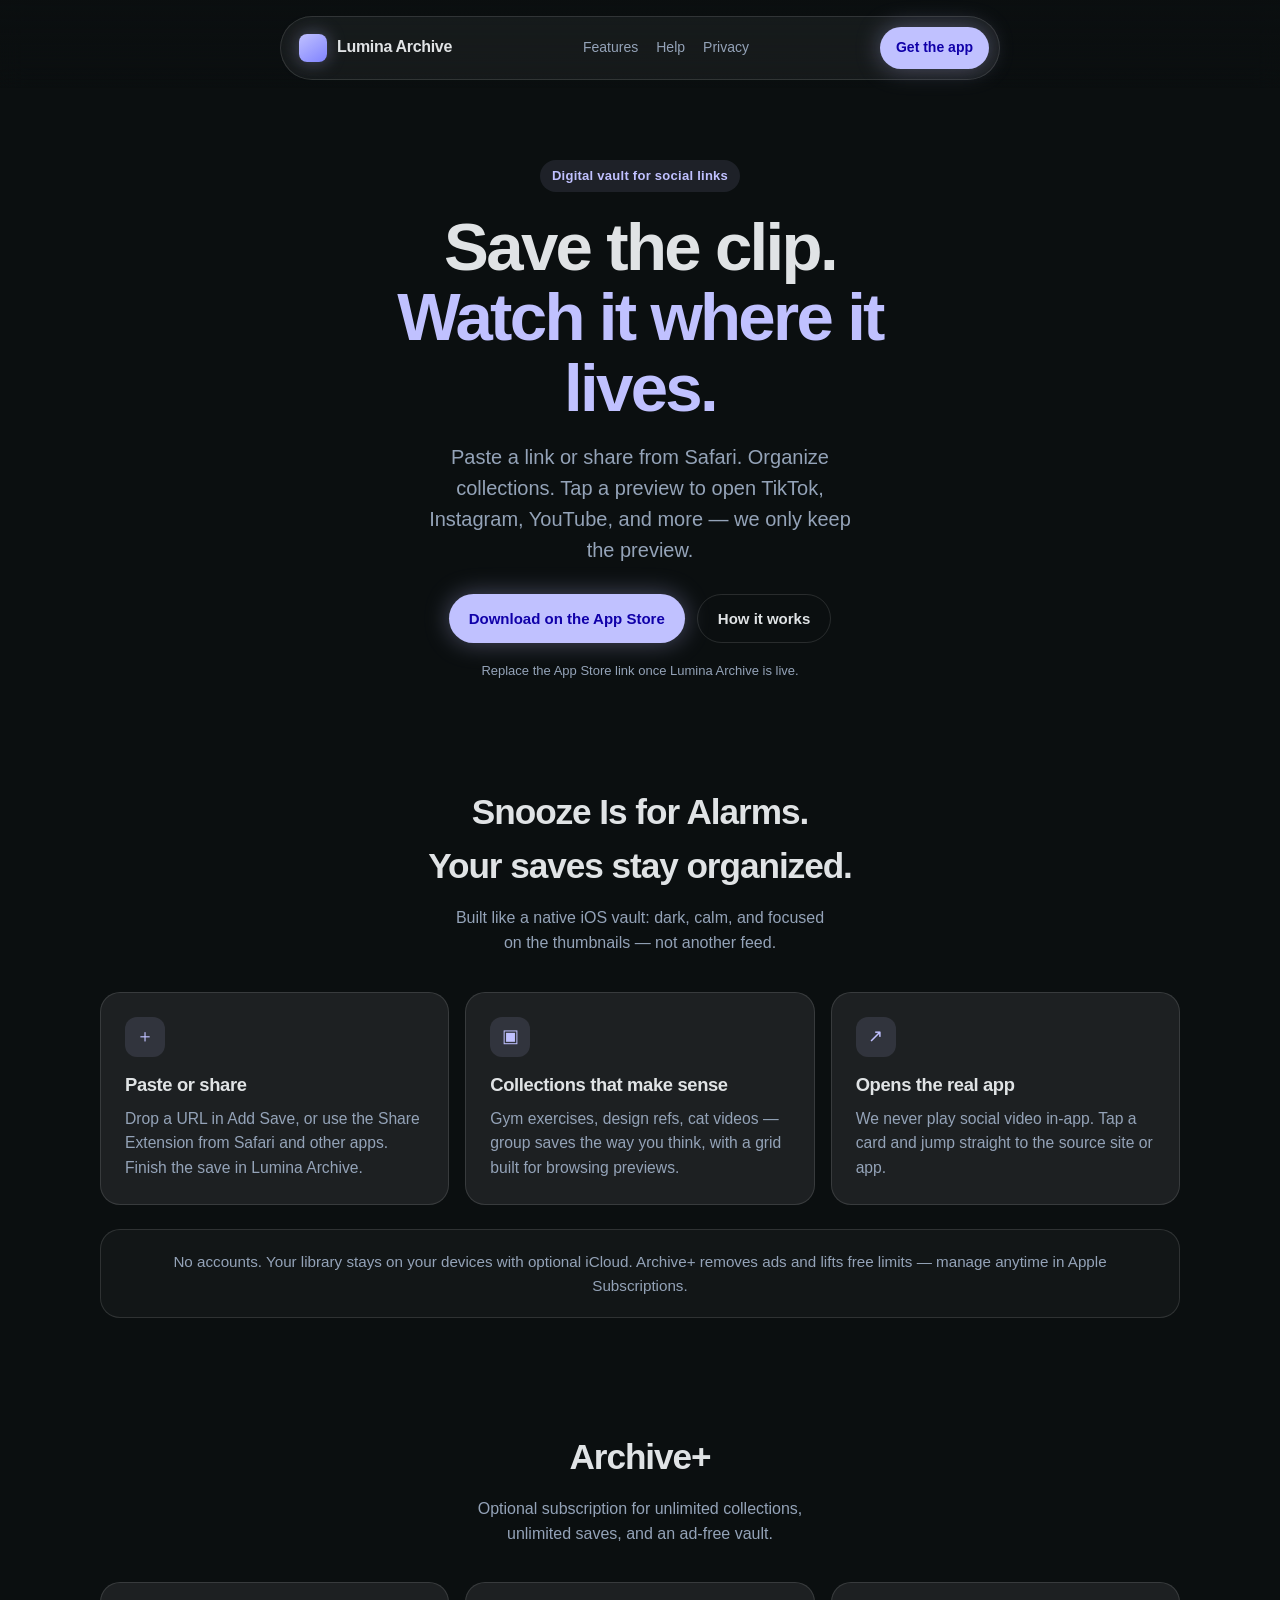
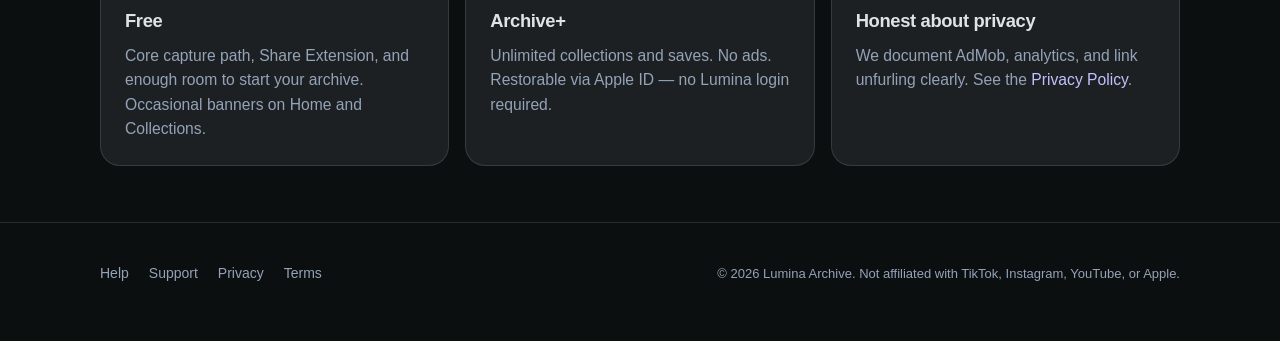
==== index.html @ 1142b21a "Add Lumina Archive marketing and legal static site. Minimal dark landing page plus help, privacy, te" ====
<!DOCTYPE html>
<html lang="en">
<head>
  <meta charset="utf-8" />
  <meta name="viewport" content="width=device-width, initial-scale=1" />
  <title>Lumina Archive — Save links. Watch later in the source app.</title>
  <meta name="description" content="Lumina Archive is a dark digital vault for social links. Paste or share a URL, organize collections, open TikTok, Instagram, YouTube and more in their apps. Previews only — never in-app playback." />
  <meta property="og:title" content="Lumina Archive" />
  <meta property="og:description" content="Save social links into collections. Tap to open the source app. Your digital vault." />
  <meta property="og:type" content="website" />
  <meta property="og:url" content="https://luminaarchive.app/" />
  <meta name="theme-color" content="#0b0f10" />
  <link rel="stylesheet" href="/css/site.css" />
</head>
<body>
  <header class="site-header">
    <nav class="navpill" aria-label="Primary">
      <a class="brand" href="/">
        <span class="brand-mark" aria-hidden="true"></span>
        Lumina Archive
      </a>
      <div class="nav-links">
        <a href="#features">Features</a>
        <a href="/help/">Help</a>
        <a href="/privacy/">Privacy</a>
      </div>
      <a class="btn btn-primary btn-nav" href="#download">Get the app</a>
    </nav>
  </header>

  <main>
    <section class="hero wrap">
      <p class="eyebrow">Digital vault for social links</p>
      <h1>Save the clip.<br /><span class="accent">Watch it where it lives.</span></h1>
      <p class="hero-lead">
        Paste a link or share from Safari. Organize collections. Tap a preview to open TikTok, Instagram, YouTube, and more — we only keep the preview.
      </p>
      <div class="hero-actions" id="download">
        <a class="btn btn-primary" href="https://apps.apple.com/" rel="noopener">Download on the App Store</a>
        <a class="btn btn-ghost" href="/help/">How it works</a>
      </div>
      <p class="hero-note">Replace the App Store link once Lumina Archive is live.</p>
    </section>

    <section class="section wrap" id="features">
      <h2 class="section-title">Snooze Is for Alarms.<br />Your saves stay organized.</h2>
      <p class="section-lead">
        Built like a native iOS vault: dark, calm, and focused on the thumbnails — not another feed.
      </p>
      <div class="grid">
        <article class="card">
          <div class="card-icon" aria-hidden="true">＋</div>
          <h3>Paste or share</h3>
          <p>Drop a URL in Add Save, or use the Share Extension from Safari and other apps. Finish the save in Lumina Archive.</p>
        </article>
        <article class="card">
          <div class="card-icon" aria-hidden="true">▣</div>
          <h3>Collections that make sense</h3>
          <p>Gym exercises, design refs, cat videos — group saves the way you think, with a grid built for browsing previews.</p>
        </article>
        <article class="card">
          <div class="card-icon" aria-hidden="true">↗</div>
          <h3>Opens the real app</h3>
          <p>We never play social video in-app. Tap a card and jump straight to the source site or app.</p>
        </article>
      </div>
      <p class="trust">
        No accounts. Your library stays on your devices with optional iCloud. Archive+ removes ads and lifts free limits — manage anytime in Apple Subscriptions.
      </p>
    </section>

    <section class="section wrap">
      <h2 class="section-title">Archive+</h2>
      <p class="section-lead">Optional subscription for unlimited collections, unlimited saves, and an ad-free vault.</p>
      <div class="grid">
        <article class="card">
          <h3>Free</h3>
          <p>Core capture path, Share Extension, and enough room to start your archive. Occasional banners on Home and Collections.</p>
        </article>
        <article class="card">
          <h3>Archive+</h3>
          <p>Unlimited collections and saves. No ads. Restorable via Apple ID — no Lumina login required.</p>
        </article>
        <article class="card">
          <h3>Honest about privacy</h3>
          <p>We document AdMob, analytics, and link unfurling clearly. See the <a href="/privacy/">Privacy Policy</a>.</p>
        </article>
      </div>
    </section>
  </main>

  <footer class="site-footer">
    <div class="wrap footer-inner">
      <nav class="footer-links" aria-label="Footer">
        <a href="/help/">Help</a>
        <a href="/support/">Support</a>
        <a href="/privacy/">Privacy</a>
        <a href="/terms/">Terms</a>
      </nav>
      <p class="footer-copy">© <span id="y"></span> Lumina Archive. Not affiliated with TikTok, Instagram, YouTube, or Apple.</p>
    </div>
  </footer>
  <script>document.getElementById("y").textContent = new Date().getFullYear();</script>
</body>
</html>
---- css/site.css ----
/* Lumina Archive — marketing site
   Inspired by tryclucky.com structure: bold hero, pill nav, tight feature grid.
   Brand: dark digital vault from Lumina Stitch tokens. */

:root {
  --bg: #0b0f10;
  --bg-elevated: #191c1e;
  --surface: #1d2022;
  --surface-high: #272a2c;
  --text: #e0e3e5;
  --text-muted: #94a3b8;
  --primary: #c0c1ff;
  --primary-strong: #8083ff;
  --on-primary: #1000a9;
  --outline: rgba(255, 255, 255, 0.12);
  --radius: 20px;
  --radius-pill: 999px;
  --max: 1080px;
  --font: -apple-system, BlinkMacSystemFont, "SF Pro Text", "Segoe UI", Roboto, Helvetica, Arial, sans-serif;
}

*,
*::before,
*::after {
  box-sizing: border-box;
}

html {
  scroll-behavior: smooth;
}

body {
  margin: 0;
  font-family: var(--font);
  background: var(--bg);
  color: var(--text);
  line-height: 1.55;
  -webkit-font-smoothing: antialiased;
}

a {
  color: var(--primary);
  text-decoration: none;
}

a:hover {
  text-decoration: underline;
}

img {
  max-width: 100%;
  display: block;
}

.wrap {
  width: min(100% - 40px, var(--max));
  margin-inline: auto;
}

/* Nav — Clucky-style floating pill */
.site-header {
  position: sticky;
  top: 0;
  z-index: 40;
  padding: 16px 0 8px;
  background: linear-gradient(to bottom, rgba(11, 15, 16, 0.96), rgba(11, 15, 16, 0.75), transparent);
  backdrop-filter: blur(12px);
}

.navpill {
  display: flex;
  align-items: center;
  justify-content: space-between;
  gap: 16px;
  width: min(100% - 24px, 720px);
  margin: 0 auto;
  padding: 10px 10px 10px 18px;
  background: rgba(255, 255, 255, 0.05);
  border: 1px solid var(--outline);
  border-radius: var(--radius-pill);
  backdrop-filter: blur(20px);
}

.brand {
  display: inline-flex;
  align-items: center;
  gap: 10px;
  color: var(--text);
  font-weight: 700;
  letter-spacing: -0.02em;
  text-decoration: none;
}

.brand:hover {
  text-decoration: none;
  opacity: 0.9;
}

.brand-mark {
  width: 28px;
  height: 28px;
  border-radius: 8px;
  background: linear-gradient(145deg, var(--primary), var(--primary-strong));
  box-shadow: 0 0 18px rgba(192, 193, 255, 0.35);
}

.nav-links {
  display: none;
  gap: 18px;
  font-size: 14px;
}

.nav-links a {
  color: var(--text-muted);
  text-decoration: none;
}

.nav-links a:hover {
  color: var(--text);
}

.btn {
  display: inline-flex;
  align-items: center;
  justify-content: center;
  gap: 8px;
  padding: 12px 20px;
  border-radius: var(--radius-pill);
  font-weight: 600;
  font-size: 15px;
  border: none;
  cursor: pointer;
  text-decoration: none;
  transition: transform 0.15s ease, opacity 0.15s ease;
}

.btn:hover {
  text-decoration: none;
  transform: translateY(-1px);
}

.btn-primary {
  background: var(--primary);
  color: var(--on-primary);
  box-shadow: 0 0 24px rgba(192, 193, 255, 0.35);
}

.btn-ghost {
  background: transparent;
  color: var(--text);
  border: 1px solid var(--outline);
}

.btn-nav {
  padding: 10px 16px;
  font-size: 14px;
}

/* Hero */
.hero {
  padding: 72px 0 48px;
  text-align: center;
}

.eyebrow {
  display: inline-flex;
  align-items: center;
  gap: 8px;
  margin: 0 0 20px;
  padding: 6px 12px;
  border-radius: var(--radius-pill);
  background: rgba(192, 193, 255, 0.1);
  color: var(--primary);
  font-size: 13px;
  font-weight: 600;
  letter-spacing: 0.02em;
}

.hero h1 {
  margin: 0 auto 18px;
  max-width: 16ch;
  font-size: clamp(2.4rem, 7vw, 4.2rem);
  line-height: 1.05;
  letter-spacing: -0.04em;
  font-weight: 800;
}

.hero h1 .accent {
  color: var(--primary);
}

.hero-lead {
  margin: 0 auto 28px;
  max-width: 38ch;
  color: var(--text-muted);
  font-size: clamp(1.05rem, 2.4vw, 1.25rem);
}

.hero-actions {
  display: flex;
  flex-wrap: wrap;
  gap: 12px;
  justify-content: center;
}

.hero-note {
  margin: 18px 0 0;
  color: var(--text-muted);
  font-size: 13px;
}

/* Feature grid */
.section {
  padding: 56px 0;
}

.section-title {
  margin: 0 0 12px;
  font-size: clamp(1.6rem, 4vw, 2.2rem);
  letter-spacing: -0.03em;
  text-align: center;
}

.section-lead {
  margin: 0 auto 36px;
  max-width: 42ch;
  text-align: center;
  color: var(--text-muted);
}

.grid {
  display: grid;
  gap: 16px;
  grid-template-columns: 1fr;
}

.card {
  padding: 24px;
  background: var(--surface);
  border: 1px solid var(--outline);
  border-radius: var(--radius);
}

.card h3 {
  margin: 0 0 8px;
  font-size: 1.15rem;
  letter-spacing: -0.02em;
}

.card p {
  margin: 0;
  color: var(--text-muted);
  font-size: 0.98rem;
}

.card-icon {
  display: inline-flex;
  align-items: center;
  justify-content: center;
  width: 40px;
  height: 40px;
  margin-bottom: 14px;
  border-radius: 12px;
  background: rgba(192, 193, 255, 0.12);
  color: var(--primary);
  font-size: 18px;
}

/* Trust strip */
.trust {
  margin: 24px 0 0;
  padding: 20px 24px;
  border-radius: var(--radius);
  border: 1px solid var(--outline);
  background: rgba(255, 255, 255, 0.03);
  text-align: center;
  color: var(--text-muted);
  font-size: 0.95rem;
}

/* Legal / help pages */
.page {
  padding: 40px 0 80px;
}

.page h1 {
  margin: 0 0 8px;
  font-size: clamp(2rem, 5vw, 2.8rem);
  letter-spacing: -0.03em;
}

.page-meta {
  margin: 0 0 32px;
  color: var(--text-muted);
  font-size: 14px;
}

.prose {
  max-width: 68ch;
}

.prose h2 {
  margin: 2rem 0 0.75rem;
  font-size: 1.25rem;
  letter-spacing: -0.02em;
}

.prose h3 {
  margin: 1.5rem 0 0.5rem;
  font-size: 1.05rem;
}

.prose p,
.prose li {
  color: var(--text-muted);
}

.prose ul {
  padding-left: 1.2rem;
}

.prose strong {
  color: var(--text);
}

/* Footer */
.site-footer {
  padding: 40px 0 56px;
  border-top: 1px solid var(--outline);
}

.footer-inner {
  display: flex;
  flex-direction: column;
  gap: 20px;
}

.footer-links {
  display: flex;
  flex-wrap: wrap;
  gap: 14px 20px;
  font-size: 14px;
}

.footer-links a {
  color: var(--text-muted);
}

.footer-copy {
  margin: 0;
  color: var(--text-muted);
  font-size: 13px;
}

@media (min-width: 720px) {
  .nav-links {
    display: flex;
  }

  .grid {
    grid-template-columns: repeat(3, 1fr);
  }

  .footer-inner {
    flex-direction: row;
    justify-content: space-between;
    align-items: center;
  }
}
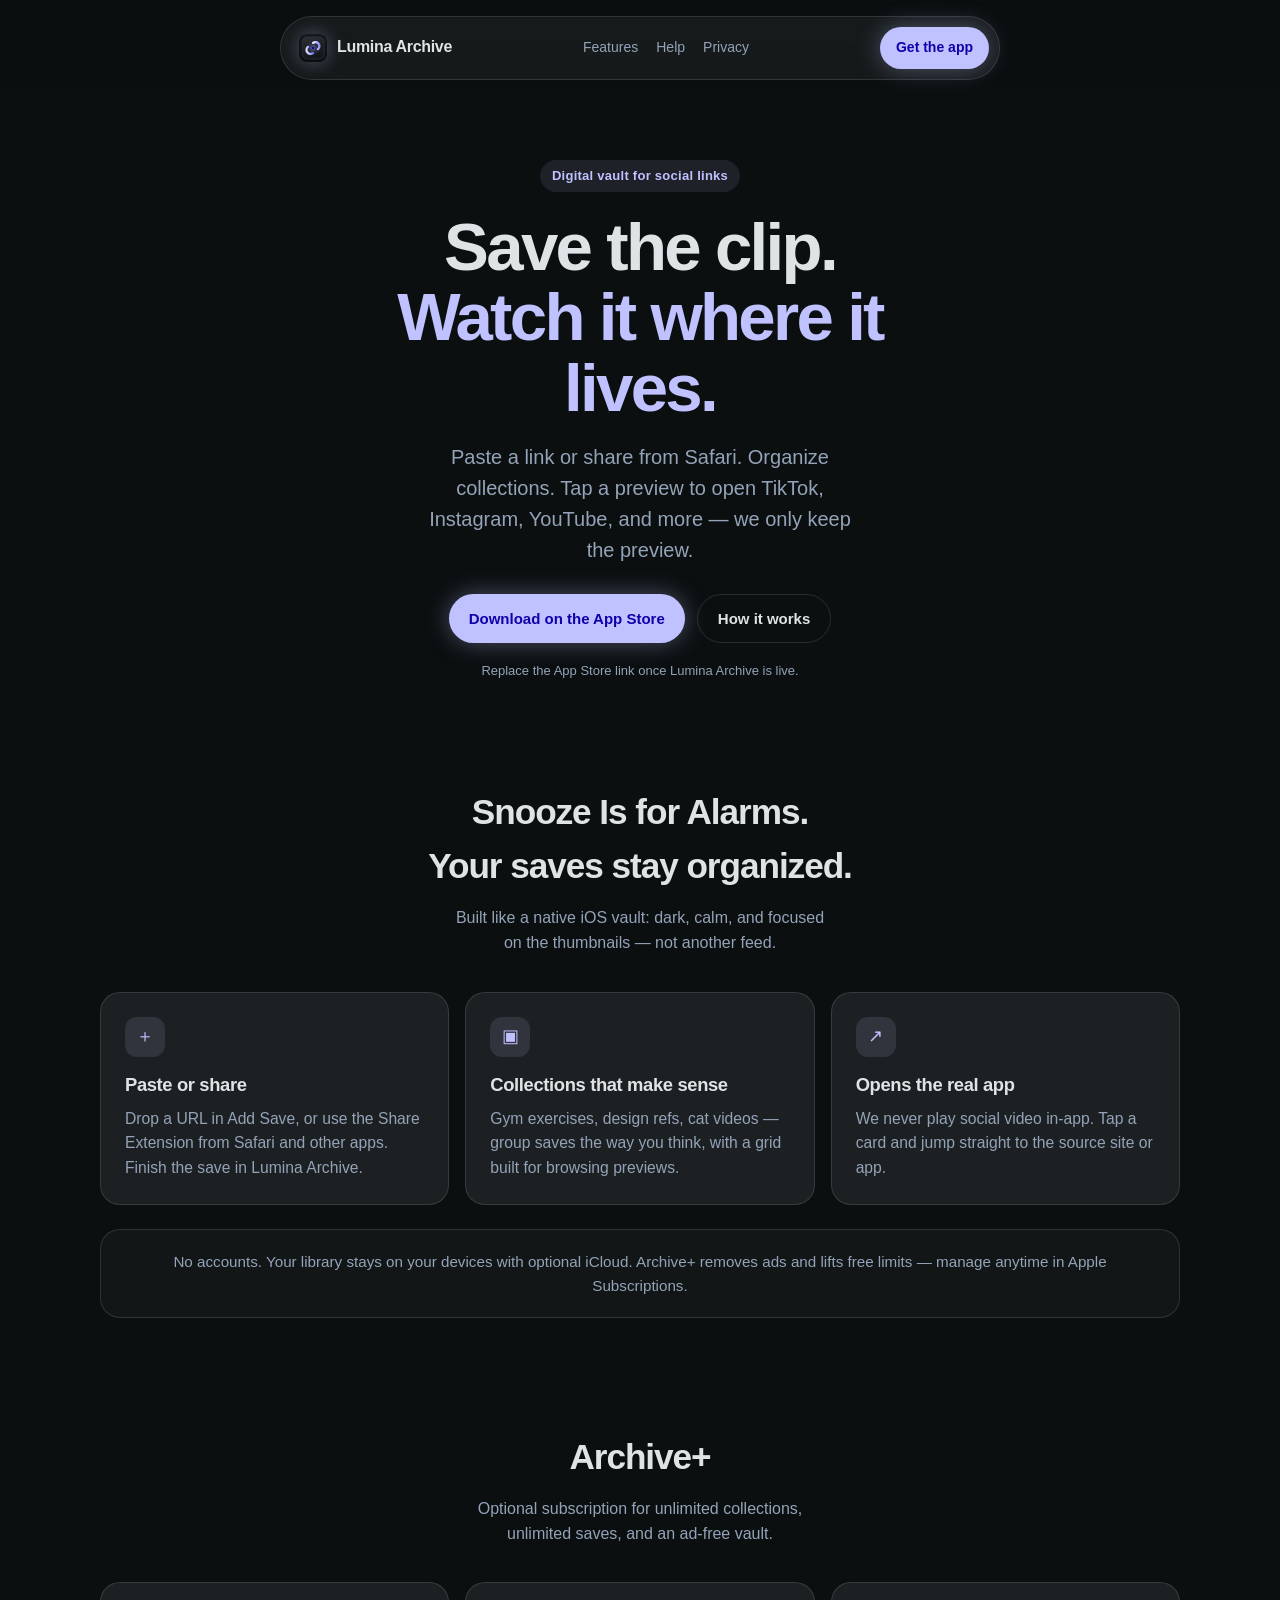
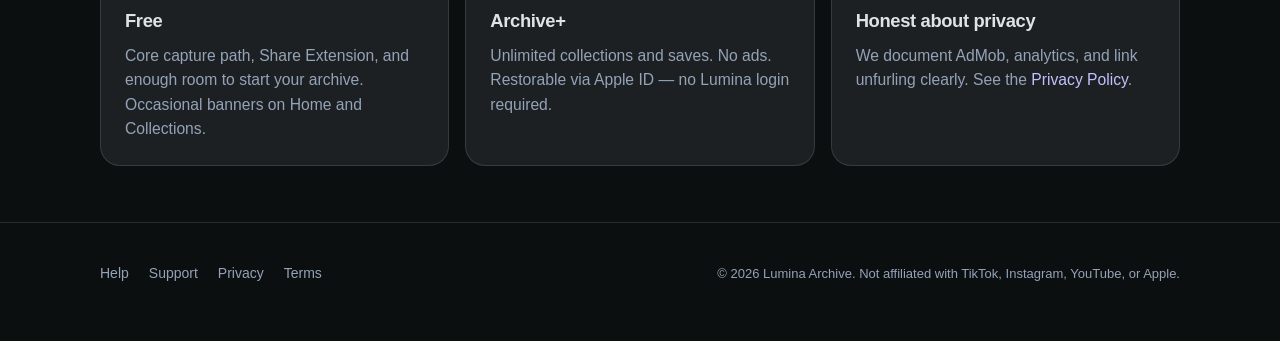
==== commit 87d269bf: "Add RealFaviconGenerator favicon set for GitHub Pages. Wire icons and webmanifest on all pages; bran" ====
--- a/index.html
+++ b/index.html
@@ -8,21 +8,26 @@
   <meta property="og:title" content="Lumina Archive" />
   <meta property="og:description" content="Save social links into collections. Tap to open the source app. Your digital vault." />
   <meta property="og:type" content="website" />
-  <meta property="og:url" content="https://luminaarchive.app/" />
+  <meta property="og:url" content="https://alexriakhin.com/LuminaArchive/" />
   <meta name="theme-color" content="#0b0f10" />
-  <link rel="stylesheet" href="/css/site.css" />
+  <link rel="icon" type="image/png" href="favicon-96x96.png" sizes="96x96" />
+  <link rel="icon" type="image/svg+xml" href="favicon.svg" />
+  <link rel="shortcut icon" href="favicon.ico" />
+  <link rel="apple-touch-icon" sizes="180x180" href="apple-touch-icon.png" />
+  <link rel="manifest" href="site.webmanifest" />
+  <link rel="stylesheet" href="css/site.css" />
 </head>
 <body>
   <header class="site-header">
     <nav class="navpill" aria-label="Primary">
-      <a class="brand" href="/">
+      <a class="brand" href="./">
         <span class="brand-mark" aria-hidden="true"></span>
         Lumina Archive
       </a>
       <div class="nav-links">
         <a href="#features">Features</a>
-        <a href="/help/">Help</a>
-        <a href="/privacy/">Privacy</a>
+        <a href="help/">Help</a>
+        <a href="privacy/">Privacy</a>
       </div>
       <a class="btn btn-primary btn-nav" href="#download">Get the app</a>
     </nav>
@@ -37,7 +42,7 @@
       </p>
       <div class="hero-actions" id="download">
         <a class="btn btn-primary" href="https://apps.apple.com/" rel="noopener">Download on the App Store</a>
-        <a class="btn btn-ghost" href="/help/">How it works</a>
+        <a class="btn btn-ghost" href="help/">How it works</a>
       </div>
       <p class="hero-note">Replace the App Store link once Lumina Archive is live.</p>
     </section>
@@ -83,7 +88,7 @@
         </article>
         <article class="card">
           <h3>Honest about privacy</h3>
-          <p>We document AdMob, analytics, and link unfurling clearly. See the <a href="/privacy/">Privacy Policy</a>.</p>
+          <p>We document AdMob, analytics, and link unfurling clearly. See the <a href="privacy/">Privacy Policy</a>.</p>
         </article>
       </div>
     </section>
@@ -92,10 +97,10 @@
   <footer class="site-footer">
     <div class="wrap footer-inner">
       <nav class="footer-links" aria-label="Footer">
-        <a href="/help/">Help</a>
-        <a href="/support/">Support</a>
-        <a href="/privacy/">Privacy</a>
-        <a href="/terms/">Terms</a>
+        <a href="help/">Help</a>
+        <a href="support/">Support</a>
+        <a href="privacy/">Privacy</a>
+        <a href="terms/">Terms</a>
       </nav>
       <p class="footer-copy">© <span id="y"></span> Lumina Archive. Not affiliated with TikTok, Instagram, YouTube, or Apple.</p>
     </div>
--- a/css/site.css
+++ b/css/site.css
@@ -100,7 +100,9 @@
   width: 28px;
   height: 28px;
   border-radius: 8px;
-  background: linear-gradient(145deg, var(--primary), var(--primary-strong));
+  background:
+    url("../favicon.svg") center / cover no-repeat,
+    linear-gradient(145deg, var(--primary), var(--primary-strong));
   box-shadow: 0 0 18px rgba(192, 193, 255, 0.35);
 }
 
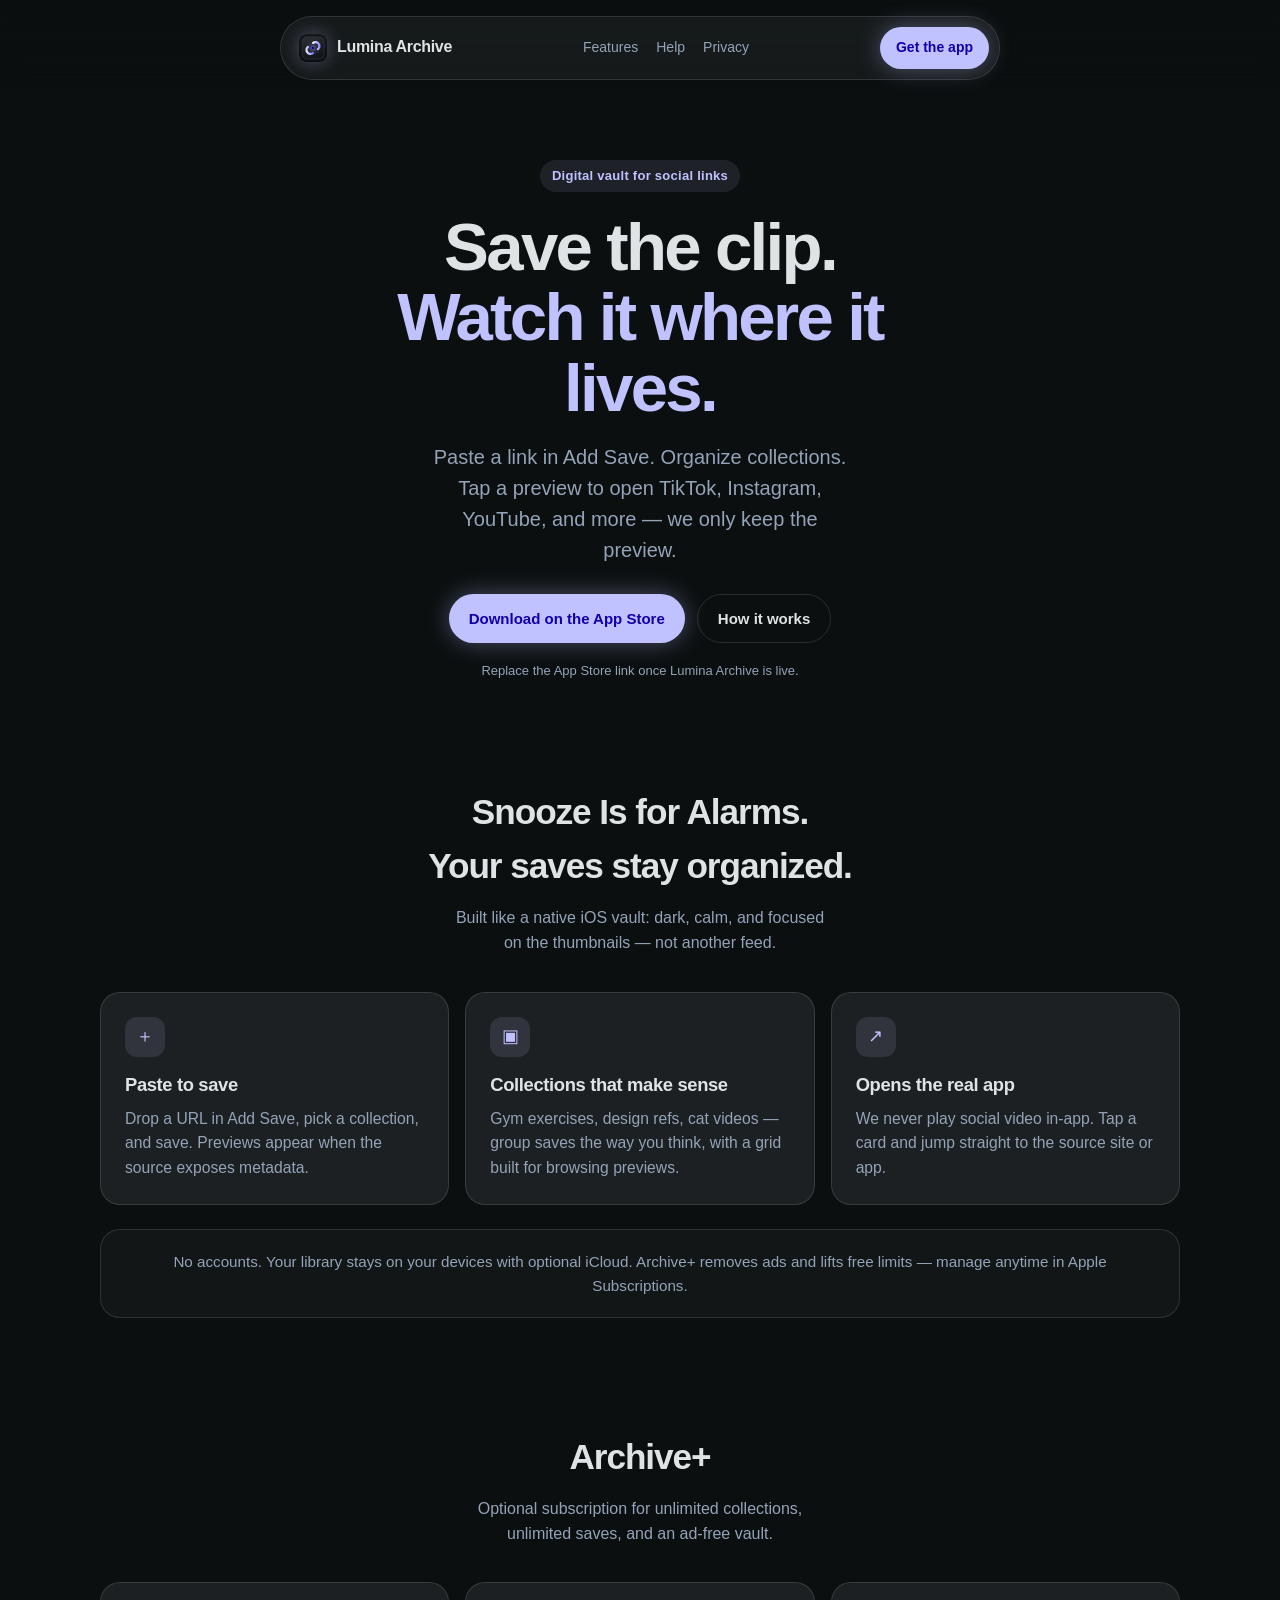
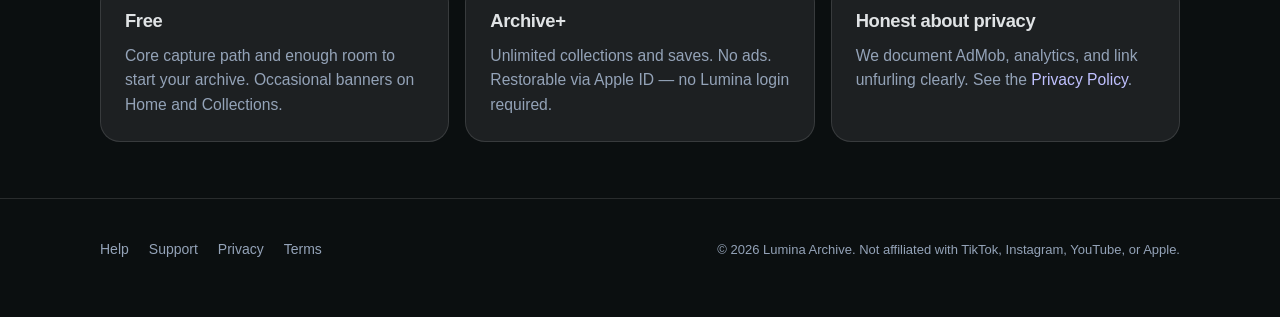
==== commit 762eefb2: "Remove Share Extension copy from marketing pages for v1.0. Landing, help, and privacy now describe i" ====
--- a/index.html
+++ b/index.html
@@ -4,7 +4,7 @@
   <meta charset="utf-8" />
   <meta name="viewport" content="width=device-width, initial-scale=1" />
   <title>Lumina Archive — Save links. Watch later in the source app.</title>
-  <meta name="description" content="Lumina Archive is a dark digital vault for social links. Paste or share a URL, organize collections, open TikTok, Instagram, YouTube and more in their apps. Previews only — never in-app playback." />
+  <meta name="description" content="Lumina Archive is a dark digital vault for social links. Paste a URL, organize collections, open TikTok, Instagram, YouTube and more in their apps. Previews only — never in-app playback." />
   <meta property="og:title" content="Lumina Archive" />
   <meta property="og:description" content="Save social links into collections. Tap to open the source app. Your digital vault." />
   <meta property="og:type" content="website" />
@@ -38,7 +38,7 @@
       <p class="eyebrow">Digital vault for social links</p>
       <h1>Save the clip.<br /><span class="accent">Watch it where it lives.</span></h1>
       <p class="hero-lead">
-        Paste a link or share from Safari. Organize collections. Tap a preview to open TikTok, Instagram, YouTube, and more — we only keep the preview.
+        Paste a link in Add Save. Organize collections. Tap a preview to open TikTok, Instagram, YouTube, and more — we only keep the preview.
       </p>
       <div class="hero-actions" id="download">
         <a class="btn btn-primary" href="https://apps.apple.com/" rel="noopener">Download on the App Store</a>
@@ -55,8 +55,8 @@
       <div class="grid">
         <article class="card">
           <div class="card-icon" aria-hidden="true">＋</div>
-          <h3>Paste or share</h3>
-          <p>Drop a URL in Add Save, or use the Share Extension from Safari and other apps. Finish the save in Lumina Archive.</p>
+          <h3>Paste to save</h3>
+          <p>Drop a URL in Add Save, pick a collection, and save. Previews appear when the source exposes metadata.</p>
         </article>
         <article class="card">
           <div class="card-icon" aria-hidden="true">▣</div>
@@ -80,7 +80,7 @@
       <div class="grid">
         <article class="card">
           <h3>Free</h3>
-          <p>Core capture path, Share Extension, and enough room to start your archive. Occasional banners on Home and Collections.</p>
+          <p>Core capture path and enough room to start your archive. Occasional banners on Home and Collections.</p>
         </article>
         <article class="card">
           <h3>Archive+</h3>
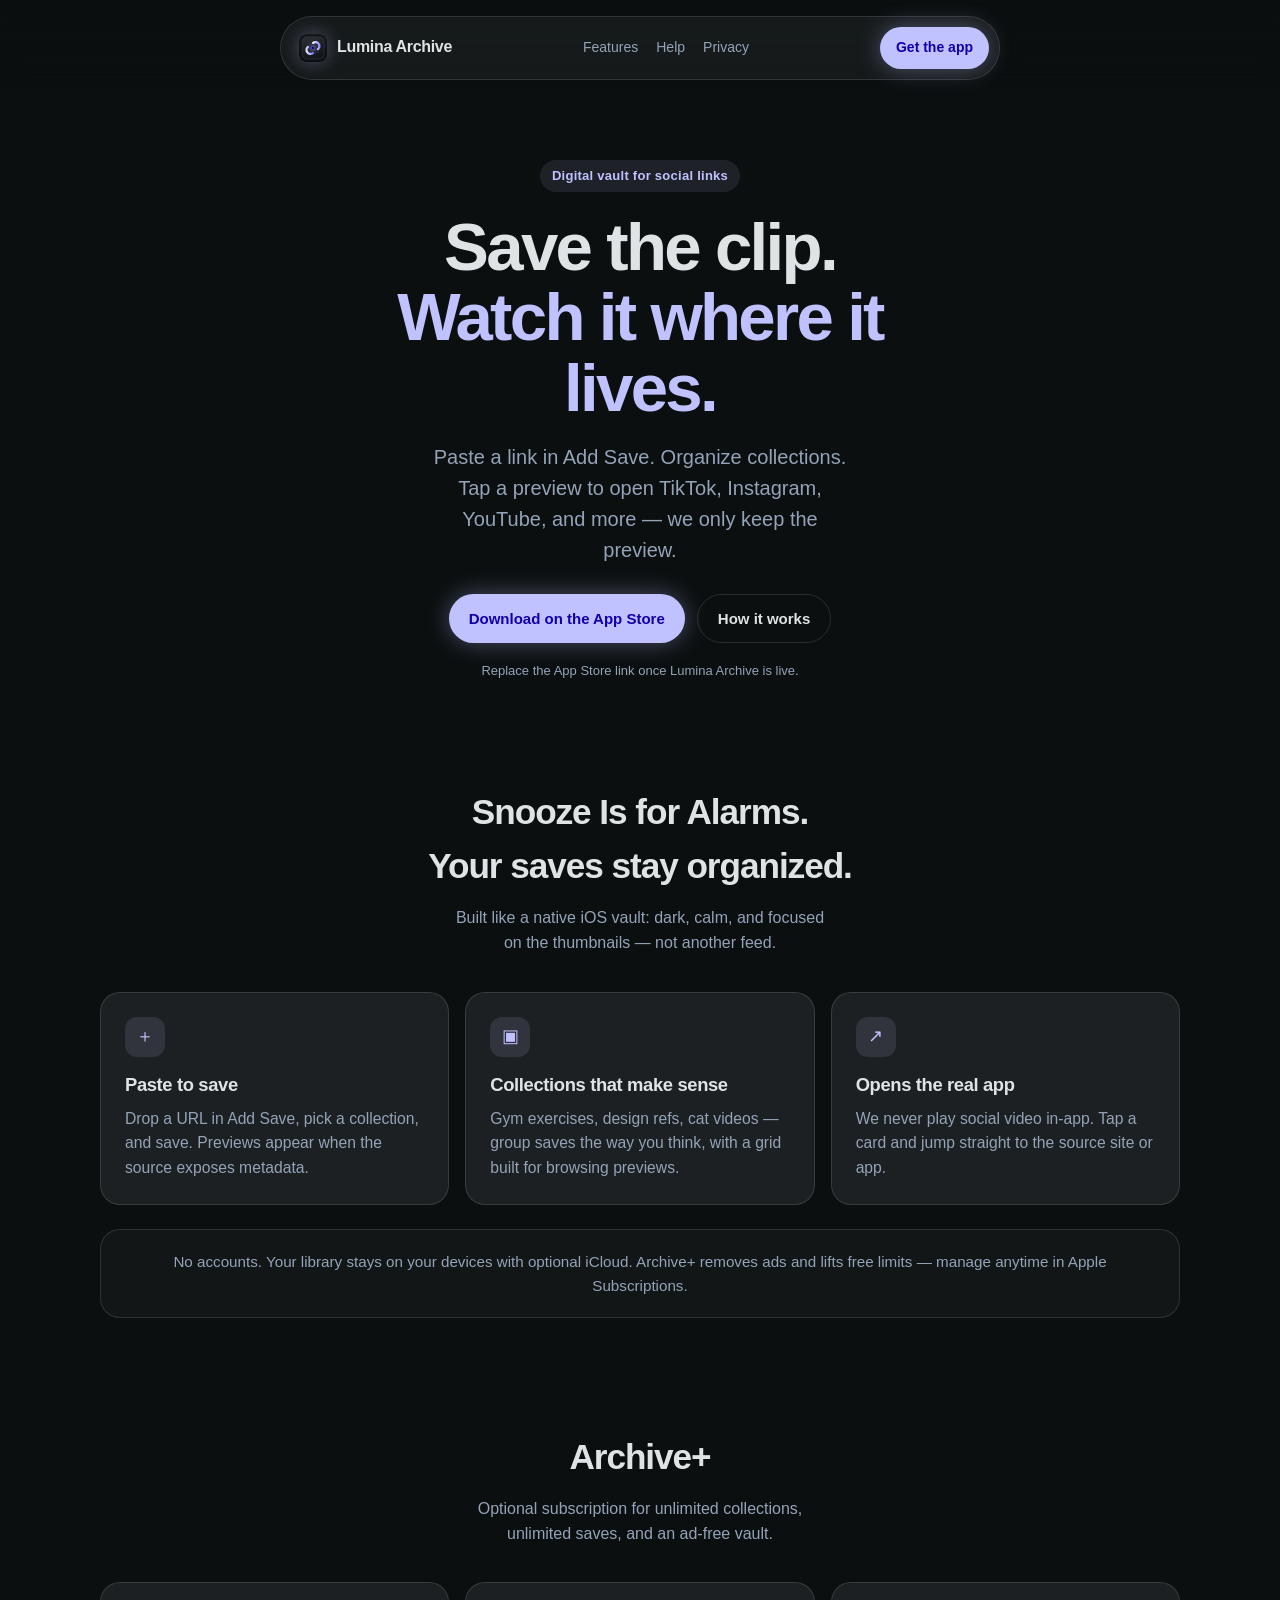
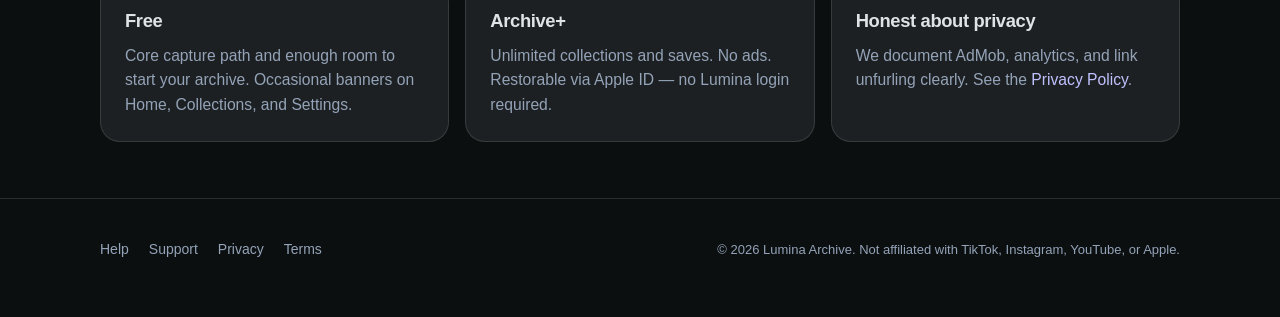
==== commit c5b2cbc4: "Document AdMob banners on Home, Collections, and Settings. Co-authored-by: Cursor <cursoragent@curso" ====
--- a/index.html
+++ b/index.html
@@ -80,7 +80,7 @@
       <div class="grid">
         <article class="card">
           <h3>Free</h3>
-          <p>Core capture path and enough room to start your archive. Occasional banners on Home and Collections.</p>
+          <p>Core capture path and enough room to start your archive. Occasional banners on Home, Collections, and Settings.</p>
         </article>
         <article class="card">
           <h3>Archive+</h3>
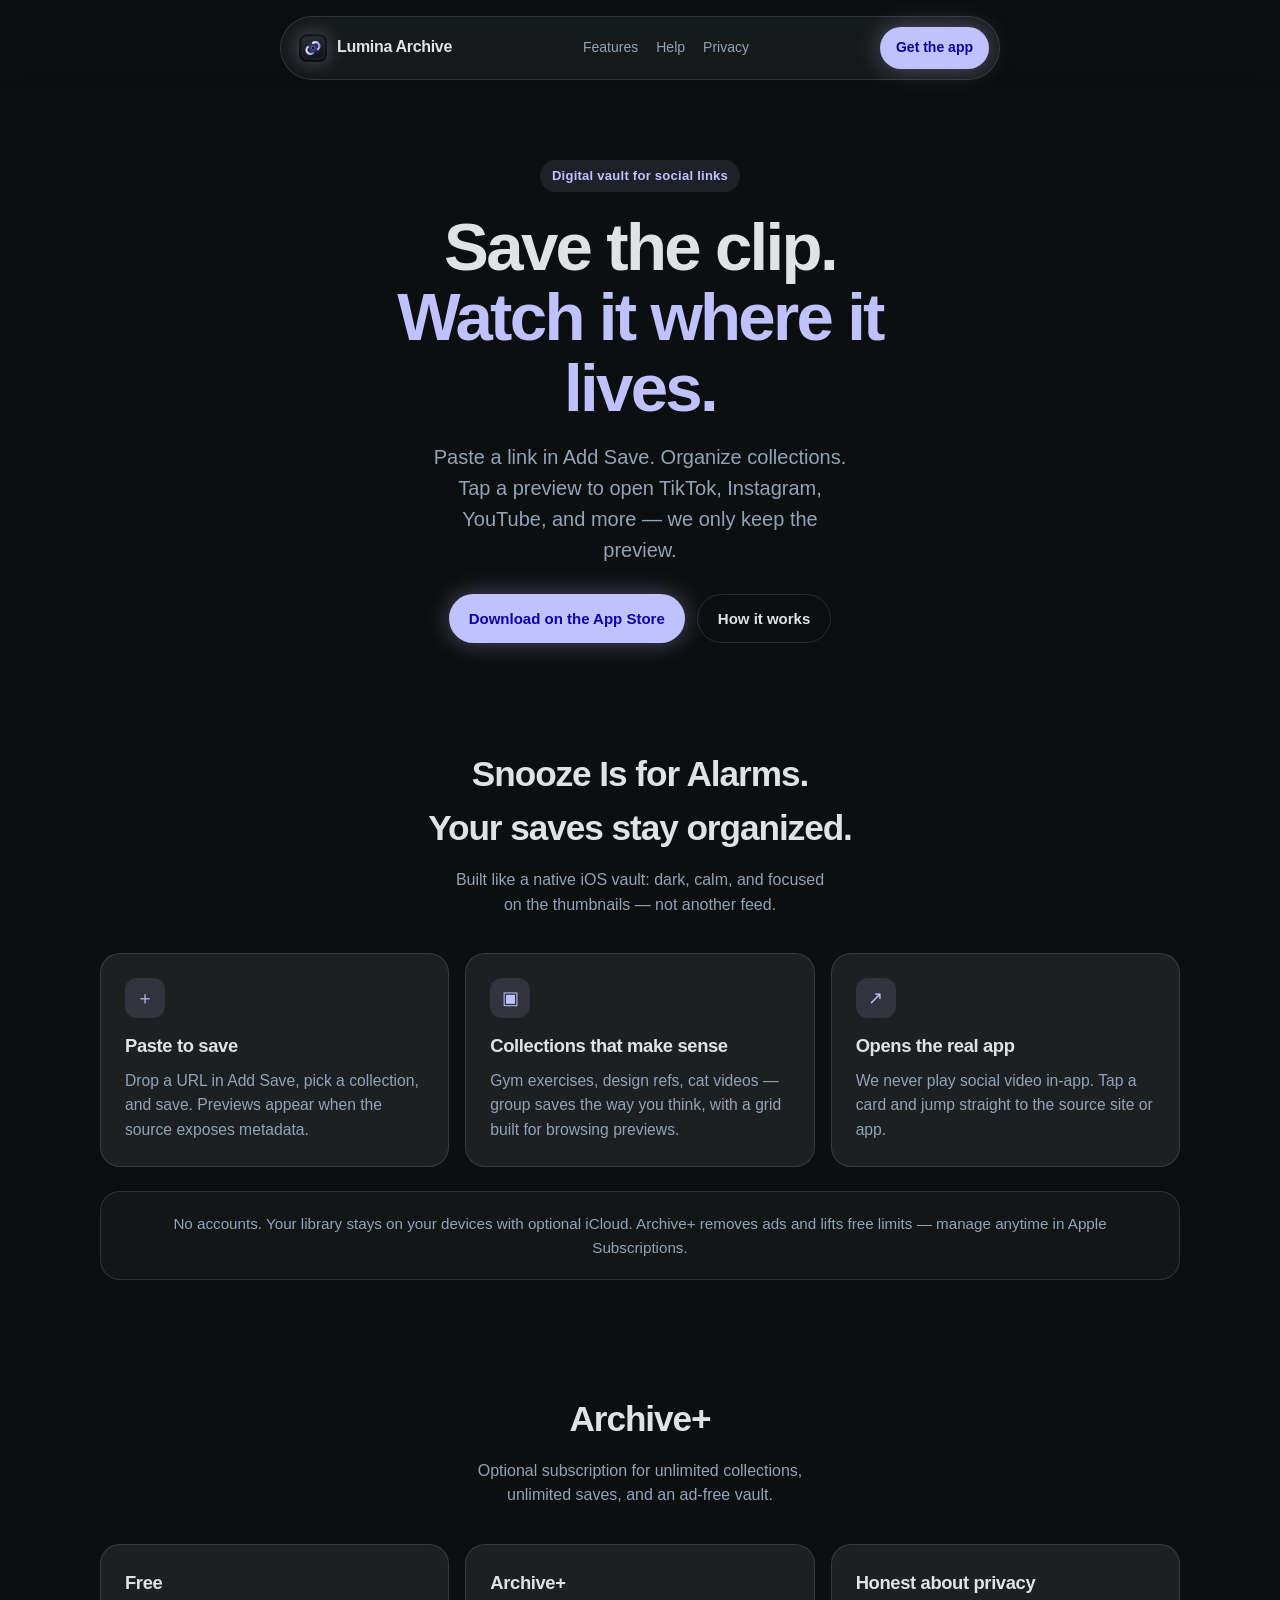
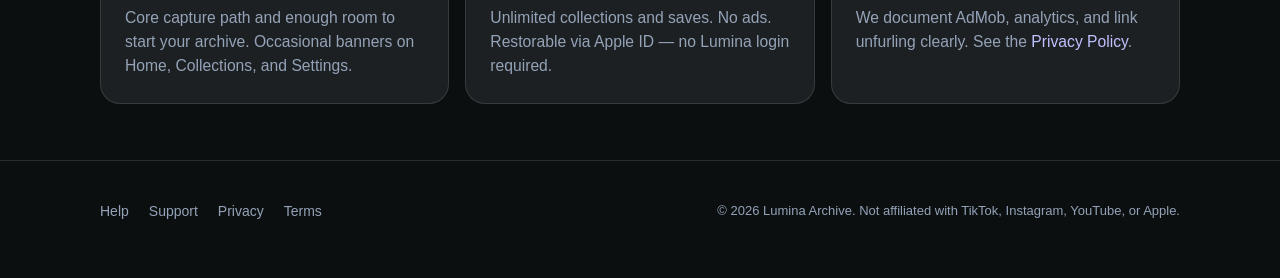
==== commit 35c158e6: "Point home page App Store button at the Lumina Archive listing. Co-authored-by: Cursor <cursoragent@" ====
--- a/index.html
+++ b/index.html
@@ -41,10 +41,9 @@
         Paste a link in Add Save. Organize collections. Tap a preview to open TikTok, Instagram, YouTube, and more — we only keep the preview.
       </p>
       <div class="hero-actions" id="download">
-        <a class="btn btn-primary" href="https://apps.apple.com/" rel="noopener">Download on the App Store</a>
+        <a class="btn btn-primary" href="https://apps.apple.com/app/id6806816907" rel="noopener">Download on the App Store</a>
         <a class="btn btn-ghost" href="help/">How it works</a>
       </div>
-      <p class="hero-note">Replace the App Store link once Lumina Archive is live.</p>
     </section>
 
     <section class="section wrap" id="features">
